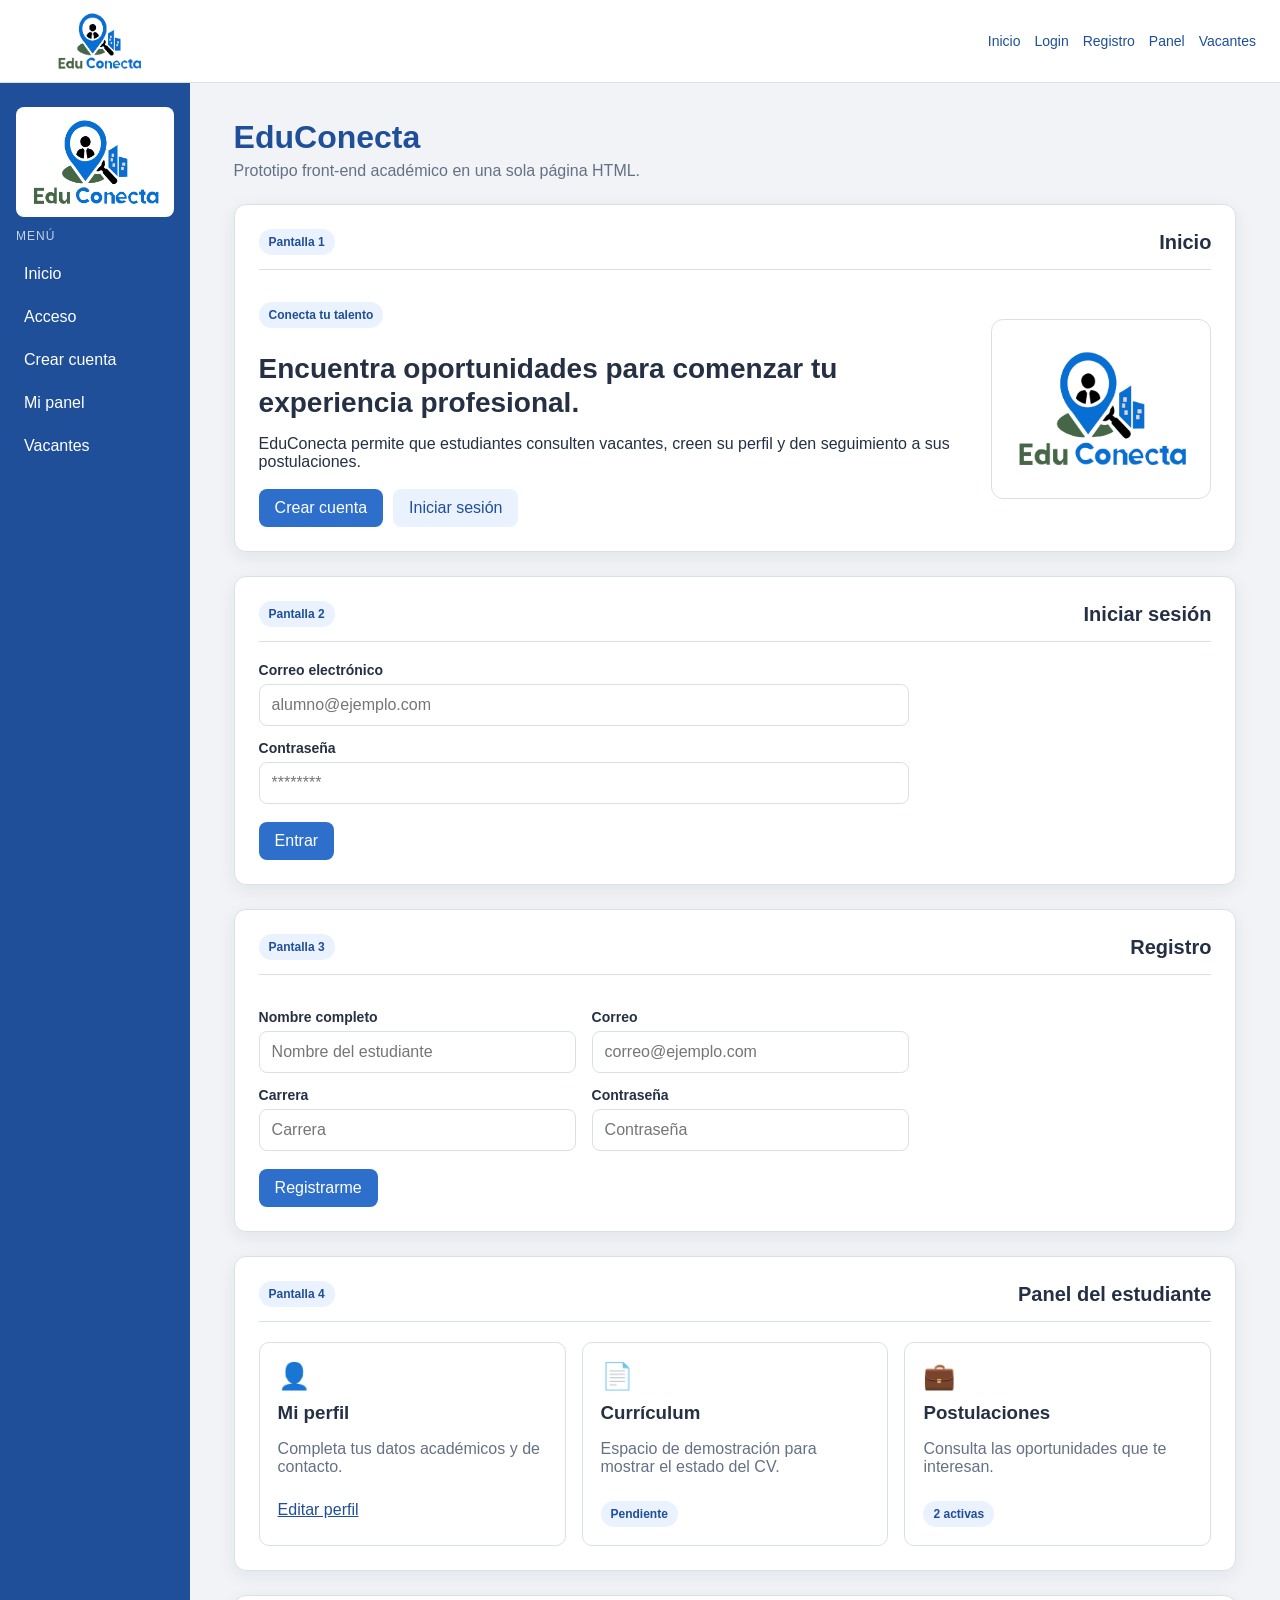
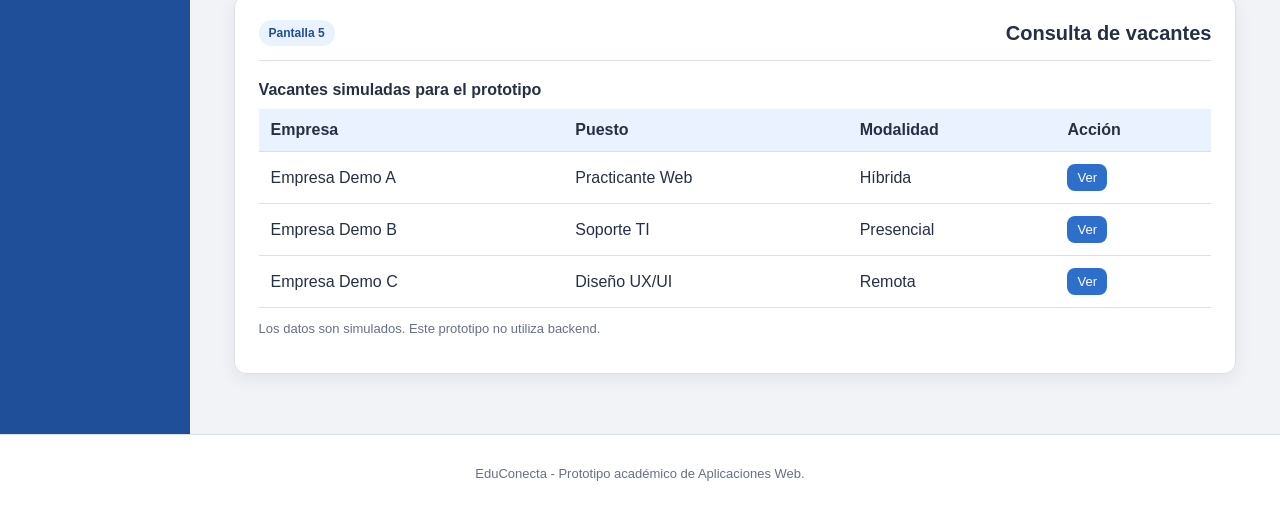
==== index.html @ f4bc7145 "first commit" ====
<!DOCTYPE html>
<html lang="es">
<head>
    <meta charset="UTF-8">
    <meta name="viewport" content="width=device-width, initial-scale=1.0">
    <meta name="description" content="EduConecta, prototipo académico para conectar estudiantes con oportunidades profesionales.">
    <meta name="keywords" content="EduConecta, estudiantes, vacantes, prácticas, empleo, universidad">
    <title>EduConecta | Prototipo</title>
    <link rel="icon" type="image/png" href="imagenes/icono.png">
    <link rel="stylesheet" href="css/styles.css">
</head>
<body>
    <header class="barra-superior">
        <a class="marca" href="#inicio" aria-label="Ir al inicio">
            <img src="imagenes/logo.png" alt="Logo de EduConecta">
        </a>
        <nav aria-label="Navegación principal">
            <a href="#inicio">Inicio</a>
            <a href="#login">Login</a>
            <a href="#registro">Registro</a>
            <a href="#dashboard">Panel</a>
            <a href="#vacantes">Vacantes</a>
        </nav>
    </header>

    <div class="layout">
        <aside class="menu-lateral" aria-label="Menú lateral">
            <a class="logo-lateral" href="#inicio" aria-label="Ir al inicio">
                <img src="imagenes/logo.png" alt="Logo de EduConecta">
            </a>
            <p class="menu-titulo">Menú</p>
            <a href="#inicio">Inicio</a>
            <a href="#login">Acceso</a>
            <a href="#registro">Crear cuenta</a>
            <a href="#dashboard">Mi panel</a>
            <a href="#vacantes">Vacantes</a>
        </aside>

        <main>
            <h1>EduConecta</h1>
            <p class="subtitulo">Prototipo front-end académico en una sola página HTML.</p>

            <section id="inicio" class="pantalla">
                <div class="cabecera-pantalla">
                    <span class="numero">Pantalla 1</span>
                    <h2>Inicio</h2>
                </div>
                <div class="hero">
                    <div>
                        <p class="etiqueta">Conecta tu talento</p>
                        <h3>Encuentra oportunidades para comenzar tu experiencia profesional.</h3>
                        <p>EduConecta permite que estudiantes consulten vacantes, creen su perfil y den seguimiento a sus postulaciones.</p>
                        <div class="acciones">
                            <a class="boton" href="#registro">Crear cuenta</a>
                            <a class="boton secundario" href="#login">Iniciar sesión</a>
                        </div>
                    </div>
                    <div class="hero-logo">
                        <img src="imagenes/logo.png" alt="EduConecta, conexión entre estudiantes y oportunidades">
                    </div>
                </div>
            </section>

            <section id="login" class="pantalla">
                <div class="cabecera-pantalla">
                    <span class="numero">Pantalla 2</span>
                    <h2>Iniciar sesión</h2>
                </div>
                <form class="formulario" action="#dashboard">
                    <label for="correo-login">Correo electrónico</label>
                    <input id="correo-login" name="correo-login" type="email" placeholder="alumno@ejemplo.com" required>

                    <label for="password-login">Contraseña</label>
                    <input id="password-login" name="password-login" type="password" placeholder="********" required>

                    <button type="submit">Entrar</button>
                </form>
            </section>

            <section id="registro" class="pantalla">
                <div class="cabecera-pantalla">
                    <span class="numero">Pantalla 3</span>
                    <h2>Registro</h2>
                </div>
                <form class="formulario dos-columnas" action="#dashboard">
                    <div>
                        <label for="nombre">Nombre completo</label>
                        <input id="nombre" name="nombre" type="text" placeholder="Nombre del estudiante" required>
                    </div>
                    <div>
                        <label for="correo-registro">Correo</label>
                        <input id="correo-registro" name="correo-registro" type="email" placeholder="correo@ejemplo.com" required>
                    </div>
                    <div>
                        <label for="carrera">Carrera</label>
                        <input id="carrera" name="carrera" type="text" placeholder="Carrera" required>
                    </div>
                    <div>
                        <label for="password-registro">Contraseña</label>
                        <input id="password-registro" name="password-registro" type="password" placeholder="Contraseña" required>
                    </div>
                    <button type="submit">Registrarme</button>
                </form>
            </section>

            <section id="dashboard" class="pantalla">
                <div class="cabecera-pantalla">
                    <span class="numero">Pantalla 4</span>
                    <h2>Panel del estudiante</h2>
                </div>
                <div class="rejilla-tarjetas">
                    <article class="tarjeta">
                        <span class="icono">👤</span>
                        <h3>Mi perfil</h3>
                        <p>Completa tus datos académicos y de contacto.</p>
                        <a href="#registro">Editar perfil</a>
                    </article>
                    <article class="tarjeta">
                        <span class="icono">📄</span>
                        <h3>Currículum</h3>
                        <p>Espacio de demostración para mostrar el estado del CV.</p>
                        <span class="estado">Pendiente</span>
                    </article>
                    <article class="tarjeta">
                        <span class="icono">💼</span>
                        <h3>Postulaciones</h3>
                        <p>Consulta las oportunidades que te interesan.</p>
                        <span class="estado">2 activas</span>
                    </article>
                </div>
            </section>

            <section id="vacantes" class="pantalla">
                <div class="cabecera-pantalla">
                    <span class="numero">Pantalla 5</span>
                    <h2>Consulta de vacantes</h2>
                </div>
                <div class="tabla-contenedor">
                    <table>
                        <caption>Vacantes simuladas para el prototipo</caption>
                        <thead>
                            <tr>
                                <th>Empresa</th>
                                <th>Puesto</th>
                                <th>Modalidad</th>
                                <th>Acción</th>
                            </tr>
                        </thead>
                        <tbody>
                            <tr>
                                <td>Empresa Demo A</td>
                                <td>Practicante Web</td>
                                <td>Híbrida</td>
                                <td><a class="boton pequeno" href="#dashboard">Ver</a></td>
                            </tr>
                            <tr>
                                <td>Empresa Demo B</td>
                                <td>Soporte TI</td>
                                <td>Presencial</td>
                                <td><a class="boton pequeno" href="#dashboard">Ver</a></td>
                            </tr>
                            <tr>
                                <td>Empresa Demo C</td>
                                <td>Diseño UX/UI</td>
                                <td>Remota</td>
                                <td><a class="boton pequeno" href="#dashboard">Ver</a></td>
                            </tr>
                        </tbody>
                    </table>
                </div>
                <p class="nota">Los datos son simulados. Este prototipo no utiliza backend.</p>
            </section>
        </main>
    </div>

    <footer>
        <p>EduConecta - Prototipo académico de Aplicaciones Web.</p>
    </footer>
</body>
</html>
---- css/styles.css ----
:root {
    --azul: #2f6fcc;
    --azul-oscuro: #1f4f98;
    --azul-claro: #eaf2ff;
    --gris-fondo: #f1f3f6;
    --texto: #253044;
    --blanco: #ffffff;
    --borde: #d9e0e8;
    --radio: 12px;
}

* {
    box-sizing: border-box;
}

html {
    scroll-behavior: smooth;
}

body {
    margin: 0;
    font-family: Arial, Helvetica, sans-serif;
    background: var(--gris-fondo);
    color: var(--texto);
}

a {
    color: var(--azul-oscuro);
}

.barra-superior {
    display: flex;
    align-items: center;
    justify-content: space-between;
    gap: 20px;
    padding: 12px 24px;
    background: var(--blanco);
    border-bottom: 1px solid var(--borde);
    position: sticky;
    top: 0;
    z-index: 10;
}

.marca {
    display: inline-flex;
    align-items: center;
    text-decoration: none;
}

.marca img {
    width: 150px;
    height: 58px;
    object-fit: contain;
}

.barra-superior nav {
    display: flex;
    gap: 14px;
    flex-wrap: wrap;
}

.barra-superior nav a {
    text-decoration: none;
    font-size: 14px;
}

.layout {
    display: grid;
    grid-template-columns: 190px 1fr;
    min-height: calc(100vh - 55px);
}

.menu-lateral {
    background: var(--azul-oscuro);
    color: var(--blanco);
    padding: 24px 16px;
}

.logo-lateral {
    display: block;
    background: var(--blanco);
    border-radius: 10px;
    padding: 6px;
    margin-bottom: 24px;
}

.logo-lateral img {
    display: block;
    width: 100%;
    height: 90px;
    object-fit: contain;
}

.menu-titulo {
    font-size: 12px;
    text-transform: uppercase;
    letter-spacing: 1px;
    opacity: .75;
}

.menu-lateral a {
    display: block;
    padding: 10px 8px;
    color: var(--blanco);
    text-decoration: none;
    border-radius: 8px;
    margin-bottom: 5px;
}

.menu-lateral a:hover,
.menu-lateral a:focus {
    background: rgba(255,255,255,.14);
}

main {
    width: min(1050px, 92%);
    margin: 0 auto;
    padding: 36px 0 60px;
}

h1 {
    margin: 0;
    color: var(--azul-oscuro);
}

.subtitulo {
    margin-top: 6px;
    color: #667085;
}

.pantalla {
    scroll-margin-top: 80px;
    background: var(--blanco);
    border: 1px solid var(--borde);
    border-radius: var(--radio);
    padding: 24px;
    margin-top: 24px;
    box-shadow: 0 5px 18px rgba(25, 45, 75, .07);
}

.cabecera-pantalla {
    display: flex;
    align-items: center;
    justify-content: space-between;
    gap: 15px;
    padding-bottom: 14px;
    border-bottom: 1px solid var(--borde);
    margin-bottom: 20px;
}

.cabecera-pantalla h2 {
    margin: 0;
    font-size: 20px;
}

.numero,
.etiqueta,
.estado {
    display: inline-block;
    background: var(--azul-claro);
    color: var(--azul-oscuro);
    border-radius: 999px;
    padding: 6px 10px;
    font-size: 12px;
    font-weight: bold;
}

.hero {
    display: grid;
    grid-template-columns: 1fr 220px;
    gap: 24px;
    align-items: center;
}

.hero h3 {
    font-size: 28px;
    line-height: 1.2;
    margin: 12px 0;
}

.acciones {
    display: flex;
    gap: 10px;
    flex-wrap: wrap;
    margin-top: 18px;
}

.boton,
button {
    display: inline-block;
    border: 0;
    border-radius: 8px;
    padding: 10px 16px;
    background: var(--azul);
    color: var(--blanco);
    text-decoration: none;
    cursor: pointer;
    font: inherit;
}

.boton.secundario {
    background: var(--azul-claro);
    color: var(--azul-oscuro);
}

.boton.pequeno {
    padding: 6px 10px;
    font-size: 13px;
}

.hero-logo {
    min-height: 180px;
    border-radius: var(--radio);
    background: var(--blanco);
    border: 1px solid var(--borde);
    display: flex;
    align-items: center;
    justify-content: center;
    padding: 14px;
}

.hero-logo img {
    display: block;
    width: 100%;
    max-height: 170px;
    object-fit: contain;
}

.formulario {
    max-width: 650px;
}

.formulario label {
    display: block;
    font-weight: bold;
    font-size: 14px;
    margin: 14px 0 6px;
}

.formulario input {
    width: 100%;
    border: 1px solid var(--borde);
    border-radius: 8px;
    padding: 11px 12px;
    font: inherit;
}

.formulario input:focus {
    outline: 2px solid #a8c8ff;
    border-color: var(--azul);
}

.formulario button {
    margin-top: 18px;
}

.dos-columnas {
    display: grid;
    grid-template-columns: 1fr 1fr;
    gap: 0 16px;
}

.dos-columnas button {
    grid-column: 1 / -1;
    width: max-content;
}

.rejilla-tarjetas {
    display: grid;
    grid-template-columns: repeat(3, 1fr);
    gap: 16px;
}

.tarjeta {
    border: 1px solid var(--borde);
    border-radius: 10px;
    padding: 18px;
}

.tarjeta h3 {
    margin: 10px 0 6px;
}

.tarjeta p {
    color: #667085;
    min-height: 45px;
}

.icono {
    font-size: 26px;
}

.tabla-contenedor {
    overflow-x: auto;
}

table {
    width: 100%;
    border-collapse: collapse;
}

caption {
    text-align: left;
    font-weight: bold;
    margin-bottom: 10px;
}

th,
td {
    padding: 12px;
    border-bottom: 1px solid var(--borde);
    text-align: left;
}

th {
    background: var(--azul-claro);
}

.nota {
    color: #667085;
    font-size: 13px;
}

footer {
    background: var(--blanco);
    border-top: 1px solid var(--borde);
    text-align: center;
    padding: 18px;
    font-size: 13px;
    color: #667085;
}

@media (max-width: 800px) {
    .barra-superior {
        align-items: flex-start;
        flex-direction: column;
    }

    .layout {
        display: block;
    }

    .menu-lateral {
        display: flex;
        align-items: center;
        gap: 8px;
        overflow-x: auto;
        padding: 10px 14px;
    }

    .logo-lateral,
    .menu-titulo {
        display: none;
    }

    .menu-lateral a {
        white-space: nowrap;
        margin: 0;
    }

    .hero,
    .rejilla-tarjetas,
    .dos-columnas {
        grid-template-columns: 1fr;
    }

    .dos-columnas button {
        grid-column: auto;
    }
}

@media (max-width: 520px) {
    .barra-superior nav {
        gap: 8px;
    }

    main {
        width: 94%;
        padding-top: 22px;
    }

    .pantalla {
        padding: 16px;
    }

    .cabecera-pantalla {
        align-items: flex-start;
        flex-direction: column;
    }

    .hero h3 {
        font-size: 22px;
    }

    th,
    td {
        padding: 9px;
        font-size: 13px;
    }
}
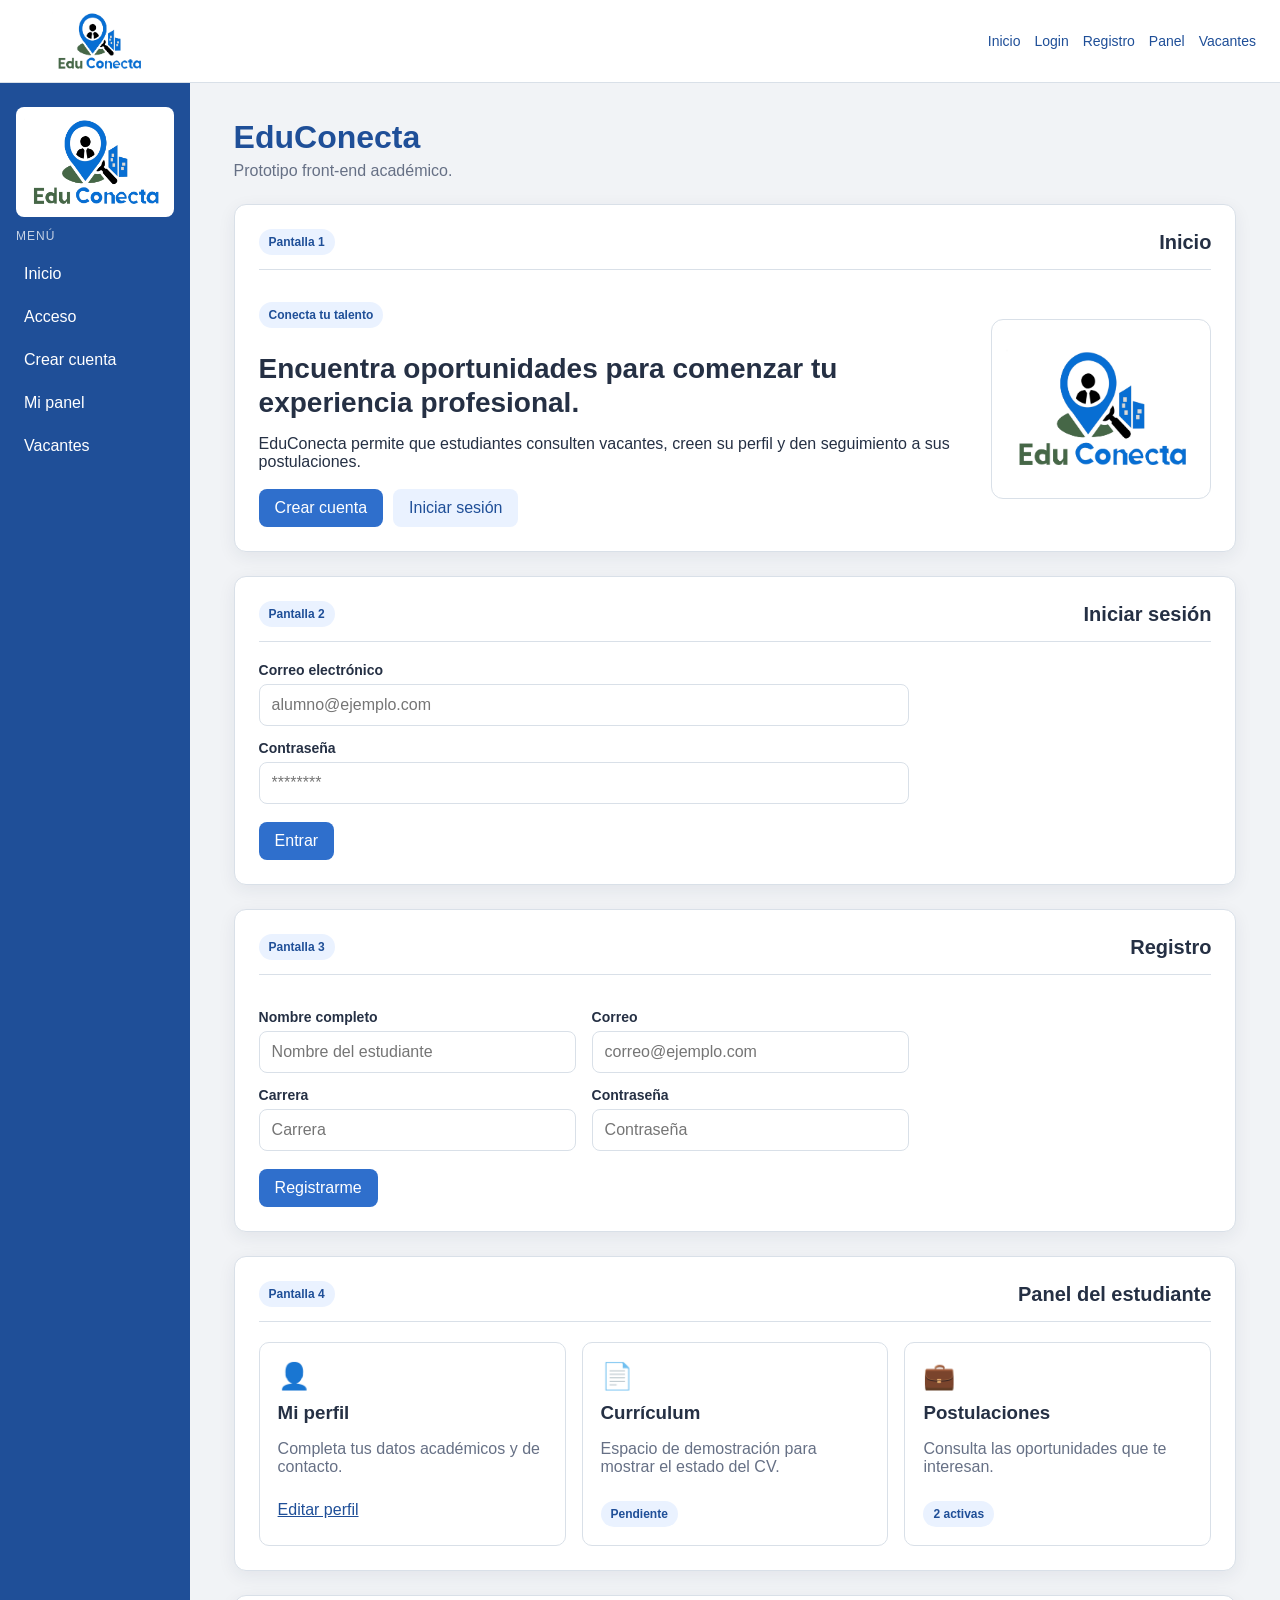
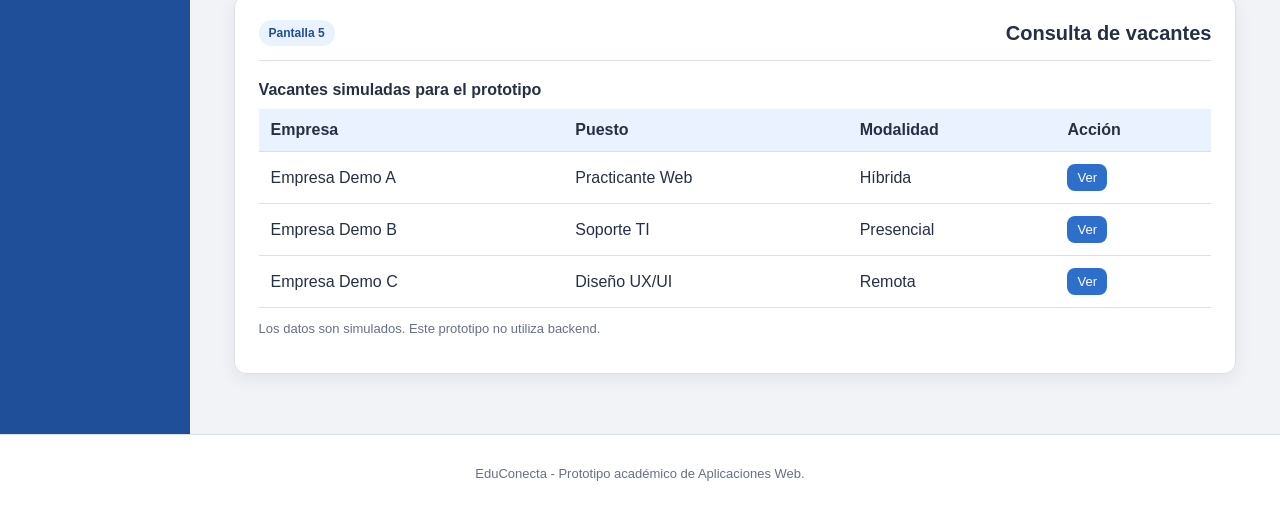
==== commit 7f746732: "Actualiza proyecto EduConecta" ====
--- a/index.html
+++ b/index.html
@@ -38,7 +38,7 @@
 
         <main>
             <h1>EduConecta</h1>
-            <p class="subtitulo">Prototipo front-end académico en una sola página HTML.</p>
+            <p class="subtitulo">Prototipo front-end académico.</p>
 
             <section id="inicio" class="pantalla">
                 <div class="cabecera-pantalla">
